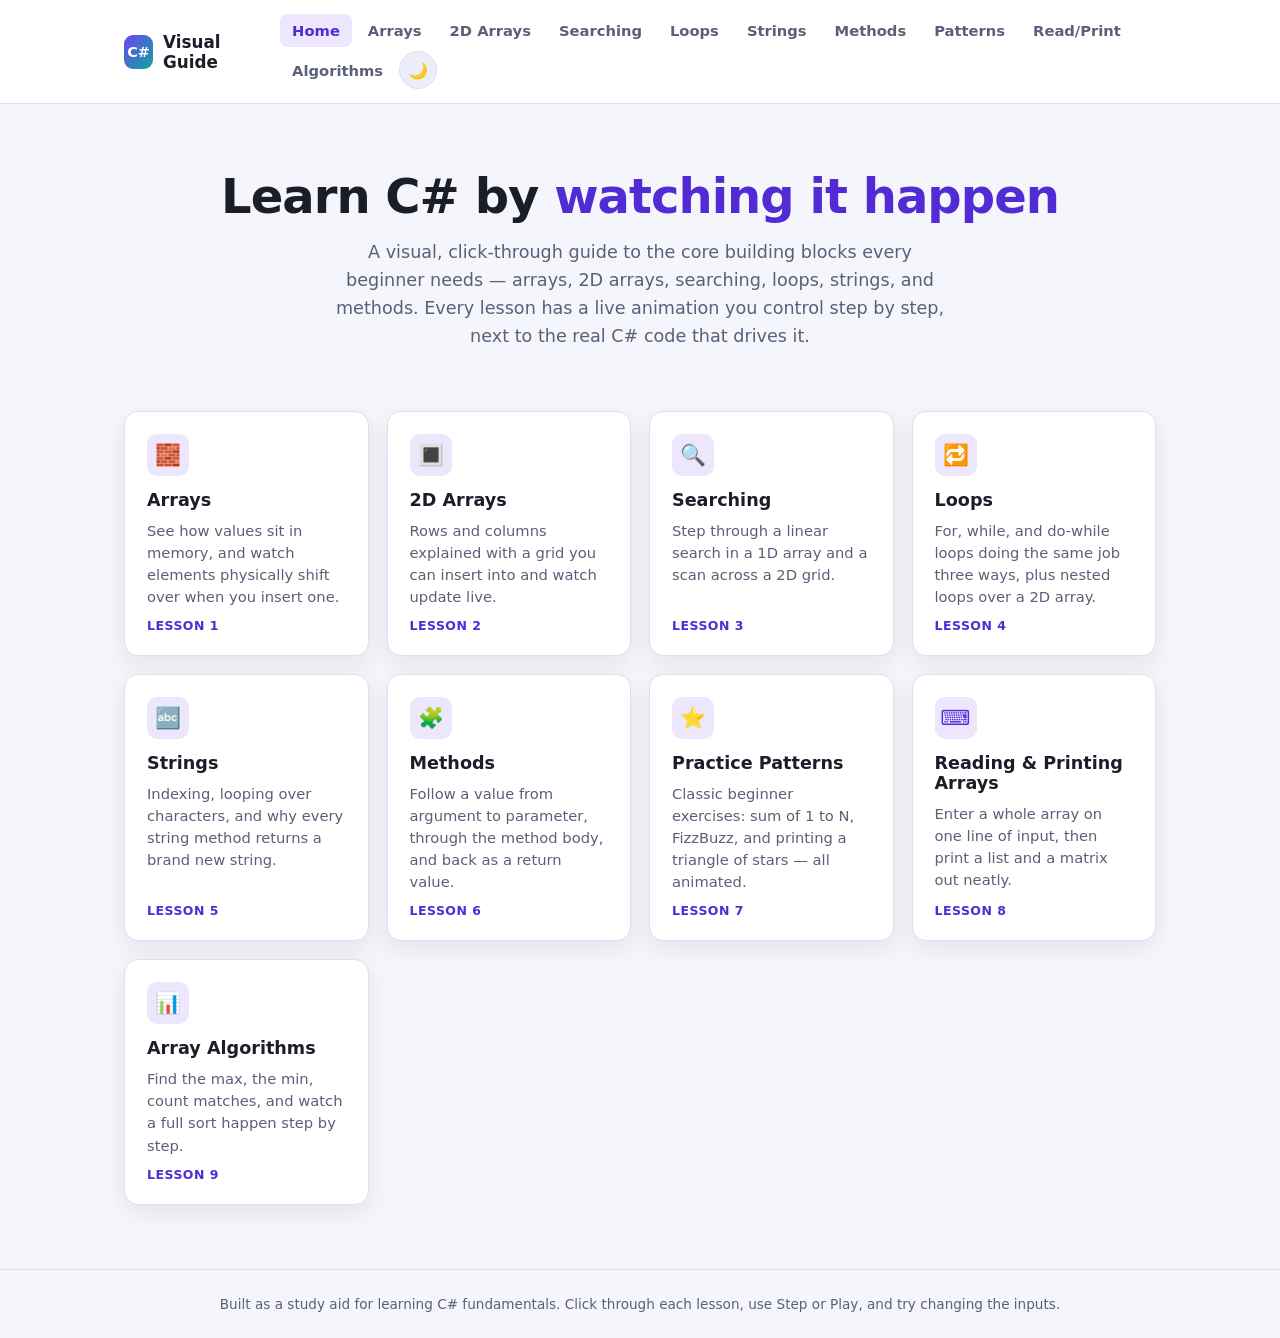
==== index.html @ 6b8f9c15 "Al" ====
<!DOCTYPE html>
<html lang="en">
<head>
<meta charset="UTF-8" />
<meta name="viewport" content="width=device-width, initial-scale=1.0" />
<title>C# Visual Guide — Learn by Watching</title>
<meta name="description" content="An animated, interactive beginner's guide to C#: arrays, 2D arrays, searching, loops, strings and methods." />
<link rel="icon" href="data:image/svg+xml,<svg xmlns=%22http://www.w3.org/2000/svg%22 viewBox=%220 0 100 100%22><text y=%22.9em%22 font-size=%2290%22>%23</text></svg>" />
<link rel="stylesheet" href="css/style.css" />
</head>
<body data-page="home">
<header class="site-header">
  <nav class="nav">
    <a class="brand" href="index.html">
      <span class="brand-mark">C#</span>
      Visual Guide
    </a>
    <button class="nav-toggle" data-nav-toggle aria-label="Toggle navigation">☰</button>
    <div class="nav-links" data-nav-links>
      <a href="index.html" data-page="home">Home</a>
      <a href="pages/arrays.html" data-page="arrays">Arrays</a>
      <a href="pages/arrays-2d.html" data-page="arrays-2d">2D Arrays</a>
      <a href="pages/searching.html" data-page="searching">Searching</a>
      <a href="pages/loops.html" data-page="loops">Loops</a>
      <a href="pages/strings.html" data-page="strings">Strings</a>
      <a href="pages/functions.html" data-page="functions">Methods</a>
      <a href="pages/patterns.html" data-page="patterns">Patterns</a>
      <a href="pages/array-io.html" data-page="array-io">Read/Print</a>
      <a href="pages/algorithms.html" data-page="algorithms">Algorithms</a>
      <button class="theme-toggle" data-theme-toggle aria-label="Toggle dark mode">🌙</button>
    </div>
  </nav>
</header>

<main>
  <section class="hero">
    <div class="container">
      <h1>Learn C# by <span class="accent">watching it happen</span></h1>
      <p>
        A visual, click-through guide to the core building blocks every beginner needs —
        arrays, 2D arrays, searching, loops, strings, and methods. Every lesson has a
        live animation you control step by step, next to the real C# code that drives it.
      </p>
    </div>
  </section>

  <section class="container">
    <div class="lesson-grid">
      <a class="lesson-card" href="pages/arrays.html">
        <span class="icon">🧱</span>
        <h3>Arrays</h3>
        <p>See how values sit in memory, and watch elements physically shift over when you insert one.</p>
        <span class="tag">Lesson 1</span>
      </a>
      <a class="lesson-card" href="pages/arrays-2d.html">
        <span class="icon">🔳</span>
        <h3>2D Arrays</h3>
        <p>Rows and columns explained with a grid you can insert into and watch update live.</p>
        <span class="tag">Lesson 2</span>
      </a>
      <a class="lesson-card" href="pages/searching.html">
        <span class="icon">🔍</span>
        <h3>Searching</h3>
        <p>Step through a linear search in a 1D array and a scan across a 2D grid.</p>
        <span class="tag">Lesson 3</span>
      </a>
      <a class="lesson-card" href="pages/loops.html">
        <span class="icon">🔁</span>
        <h3>Loops</h3>
        <p>For, while, and do-while loops doing the same job three ways, plus nested loops over a 2D array.</p>
        <span class="tag">Lesson 4</span>
      </a>
      <a class="lesson-card" href="pages/strings.html">
        <span class="icon">🔤</span>
        <h3>Strings</h3>
        <p>Indexing, looping over characters, and why every string method returns a brand new string.</p>
        <span class="tag">Lesson 5</span>
      </a>
      <a class="lesson-card" href="pages/functions.html">
        <span class="icon">🧩</span>
        <h3>Methods</h3>
        <p>Follow a value from argument to parameter, through the method body, and back as a return value.</p>
        <span class="tag">Lesson 6</span>
      </a>
      <a class="lesson-card" href="pages/patterns.html">
        <span class="icon">⭐</span>
        <h3>Practice Patterns</h3>
        <p>Classic beginner exercises: sum of 1 to N, FizzBuzz, and printing a triangle of stars — all animated.</p>
        <span class="tag">Lesson 7</span>
      </a>
      <a class="lesson-card" href="pages/array-io.html">
        <span class="icon">⌨️</span>
        <h3>Reading &amp; Printing Arrays</h3>
        <p>Enter a whole array on one line of input, then print a list and a matrix out neatly.</p>
        <span class="tag">Lesson 8</span>
      </a>
      <a class="lesson-card" href="pages/algorithms.html">
        <span class="icon">📊</span>
        <h3>Array Algorithms</h3>
        <p>Find the max, the min, count matches, and watch a full sort happen step by step.</p>
        <span class="tag">Lesson 9</span>
      </a>
    </div>
  </section>
</main>

<footer class="site-footer">
  Built as a study aid for learning C# fundamentals. Click through each lesson, use Step or Play, and try changing the inputs.
</footer>

<script src="js/main.js"></script>
</body>
</html>
---- css/style.css ----
:root {
  --bg: #f5f6fb;
  --bg-elevated: #ffffff;
  --bg-sunken: #eceefa;
  --text: #1b1d29;
  --text-muted: #5b5f78;
  --border: #dcdfef;
  --accent: #6b46f0;
  --accent-strong: #512bd4;
  --accent-soft: #ece7fd;
  --teal: #10a3a1;
  --amber: #e8963b;
  --green: #1f9d55;
  --red: #d64545;
  --code-bg: #1e1e2e;
  --code-text: #e4e6f5;
  --code-muted: #8b8fb3;
  --code-line-active: rgba(107, 70, 240, 0.28);
  --shadow: 0 8px 24px rgba(30, 24, 70, 0.08);
  --radius: 14px;
  --font-ui: "Segoe UI", system-ui, -apple-system, sans-serif;
  --font-mono: "Cascadia Code", "Fira Code", ui-monospace, Consolas, monospace;
}

:root[data-theme="dark"] {
  --bg: #131420;
  --bg-elevated: #1b1d2e;
  --bg-sunken: #10111c;
  --text: #edeefb;
  --text-muted: #9b9fc2;
  --border: #2c2f47;
  --accent: #9b7bff;
  --accent-strong: #b39bff;
  --accent-soft: #262147;
  --teal: #3fd0ce;
  --amber: #f0ab5e;
  --green: #4fce85;
  --red: #f27272;
  --code-bg: #0e0f1a;
  --code-text: #e4e6f5;
  --code-muted: #767aa0;
  --code-line-active: rgba(155, 123, 255, 0.25);
  --shadow: 0 8px 24px rgba(0, 0, 0, 0.4);
}

@media (prefers-color-scheme: dark) {
  :root:not([data-theme="light"]) {
    --bg: #131420;
    --bg-elevated: #1b1d2e;
    --bg-sunken: #10111c;
    --text: #edeefb;
    --text-muted: #9b9fc2;
    --border: #2c2f47;
    --accent: #9b7bff;
    --accent-strong: #b39bff;
    --accent-soft: #262147;
    --teal: #3fd0ce;
    --amber: #f0ab5e;
    --green: #4fce85;
    --red: #f27272;
    --code-bg: #0e0f1a;
    --code-text: #e4e6f5;
    --code-muted: #767aa0;
    --code-line-active: rgba(155, 123, 255, 0.25);
    --shadow: 0 8px 24px rgba(0, 0, 0, 0.4);
  }
}

* { box-sizing: border-box; }

html, body {
  margin: 0;
  padding: 0;
  background: var(--bg);
  color: var(--text);
  font-family: var(--font-ui);
  scroll-behavior: smooth;
}

body {
  min-height: 100vh;
  display: flex;
  flex-direction: column;
}

a { color: var(--accent-strong); text-decoration: none; }
a:hover { text-decoration: underline; }

img, svg { max-width: 100%; }

.container {
  width: 100%;
  max-width: 1080px;
  margin: 0 auto;
  padding: 0 24px;
}

/* ---------- Header / Nav ---------- */

.site-header {
  position: sticky;
  top: 0;
  z-index: 50;
  background: color-mix(in srgb, var(--bg-elevated) 92%, transparent);
  backdrop-filter: blur(10px);
  border-bottom: 1px solid var(--border);
}

.nav {
  display: flex;
  align-items: center;
  justify-content: space-between;
  gap: 16px;
  padding: 14px 24px;
  max-width: 1080px;
  margin: 0 auto;
}

.brand {
  display: flex;
  align-items: center;
  gap: 10px;
  font-weight: 700;
  font-size: 1.05rem;
  color: var(--text);
}

.brand:hover { text-decoration: none; }

.brand-mark {
  display: inline-flex;
  align-items: center;
  justify-content: center;
  width: 34px;
  height: 34px;
  border-radius: 9px;
  background: linear-gradient(135deg, var(--accent), var(--teal));
  color: #fff;
  font-weight: 800;
  font-size: 0.9rem;
}

.nav-links {
  display: flex;
  align-items: center;
  gap: 4px;
  flex-wrap: wrap;
}

.nav-links a {
  color: var(--text-muted);
  font-weight: 600;
  font-size: 0.92rem;
  padding: 8px 12px;
  border-radius: 8px;
  transition: background 0.15s ease, color 0.15s ease;
}

.nav-links a:hover {
  background: var(--bg-sunken);
  color: var(--text);
  text-decoration: none;
}

.nav-links a.active {
  color: var(--accent-strong);
  background: var(--accent-soft);
}

.theme-toggle {
  border: 1px solid var(--border);
  background: var(--bg-sunken);
  color: var(--text);
  border-radius: 999px;
  width: 38px;
  height: 38px;
  display: flex;
  align-items: center;
  justify-content: center;
  cursor: pointer;
  font-size: 1rem;
  flex-shrink: 0;
}

.nav-toggle {
  display: none;
  border: 1px solid var(--border);
  background: var(--bg-sunken);
  border-radius: 8px;
  width: 38px;
  height: 38px;
  align-items: center;
  justify-content: center;
  cursor: pointer;
  color: var(--text);
}

/* ---------- Hero ---------- */

.hero {
  padding: 64px 24px 40px;
  text-align: center;
}

.hero h1 {
  font-size: clamp(2rem, 4vw, 3rem);
  margin: 0 0 14px;
  letter-spacing: -0.02em;
}

.hero p {
  color: var(--text-muted);
  font-size: 1.1rem;
  max-width: 620px;
  margin: 0 auto;
  line-height: 1.6;
}

.hero .accent { color: var(--accent-strong); }

/* ---------- Cards / grid ---------- */

.lesson-grid {
  display: grid;
  grid-template-columns: repeat(auto-fit, minmax(240px, 1fr));
  gap: 18px;
  padding: 20px 0 64px;
}

.lesson-card {
  background: var(--bg-elevated);
  border: 1px solid var(--border);
  border-radius: var(--radius);
  padding: 22px;
  box-shadow: var(--shadow);
  transition: transform 0.18s ease, border-color 0.18s ease;
  display: flex;
  flex-direction: column;
  gap: 10px;
}

.lesson-card:hover {
  transform: translateY(-4px);
  border-color: var(--accent);
  text-decoration: none;
}

.lesson-card .icon {
  width: 42px;
  height: 42px;
  border-radius: 10px;
  display: flex;
  align-items: center;
  justify-content: center;
  font-size: 1.3rem;
  background: var(--accent-soft);
}

.lesson-card h3 {
  margin: 4px 0 0;
  font-size: 1.1rem;
  color: var(--text);
}

.lesson-card p {
  margin: 0;
  color: var(--text-muted);
  font-size: 0.92rem;
  line-height: 1.5;
}

.lesson-card .tag {
  margin-top: auto;
  font-size: 0.78rem;
  font-weight: 700;
  color: var(--accent-strong);
  text-transform: uppercase;
  letter-spacing: 0.04em;
}

/* ---------- Page layout ---------- */

.page-header {
  padding: 40px 24px 8px;
}

.page-header .eyebrow {
  color: var(--accent-strong);
  font-weight: 700;
  font-size: 0.82rem;
  text-transform: uppercase;
  letter-spacing: 0.06em;
  margin-bottom: 8px;
}

.page-header h1 {
  margin: 0 0 10px;
  font-size: clamp(1.7rem, 3vw, 2.3rem);
}

.page-header .lede {
  color: var(--text-muted);
  max-width: 700px;
  line-height: 1.6;
  font-size: 1.02rem;
}

.callout {
  background: var(--accent-soft);
  border: 1px solid color-mix(in srgb, var(--accent) 35%, transparent);
  border-radius: 10px;
  padding: 14px 16px;
  font-size: 0.92rem;
  line-height: 1.55;
  margin: 18px 0;
}

.callout.warn {
  background: color-mix(in srgb, var(--amber) 16%, var(--bg-elevated));
  border-color: color-mix(in srgb, var(--amber) 45%, transparent);
}

.callout strong { color: var(--accent-strong); }
.callout.warn strong { color: var(--amber); }

main { flex: 1; }

section.panel {
  padding: 12px 24px 48px;
}

.panel-inner {
  background: var(--bg-elevated);
  border: 1px solid var(--border);
  border-radius: var(--radius);
  box-shadow: var(--shadow);
  padding: 24px;
}

.panel-inner h2 {
  margin-top: 0;
  font-size: 1.3rem;
}

.panel-inner h2 .step-num {
  display: inline-flex;
  align-items: center;
  justify-content: center;
  width: 26px;
  height: 26px;
  border-radius: 50%;
  background: var(--accent-soft);
  color: var(--accent-strong);
  font-size: 0.85rem;
  margin-right: 8px;
}

.viz-layout {
  display: grid;
  grid-template-columns: minmax(0, 1.2fr) minmax(260px, 1fr);
  gap: 22px;
  align-items: start;
}

@media (max-width: 820px) {
  .viz-layout { grid-template-columns: 1fr; }
}

/* ---------- Code block ---------- */

.code-block {
  background: var(--code-bg);
  color: var(--code-text);
  border-radius: 10px;
  padding: 14px 0;
  font-family: var(--font-mono);
  font-size: 0.86rem;
  line-height: 1.65;
  overflow-x: auto;
}

.code-block .line {
  padding: 1px 18px;
  white-space: pre;
  border-left: 3px solid transparent;
  transition: background 0.2s ease, border-color 0.2s ease;
}

.code-block .line.active {
  background: var(--code-line-active);
  border-left-color: var(--accent);
}

.code-block .kw { color: #c792ea; }
.code-block .type { color: #82aaff; }
.code-block .str { color: #c3e88d; }
.code-block .num { color: #f78c6c; }
.code-block .cmt { color: var(--code-muted); font-style: italic; }
.code-block .fn { color: #89ddff; }

/* ---------- Visualization stage ---------- */

.stage {
  background: var(--bg-sunken);
  border: 1px dashed var(--border);
  border-radius: 12px;
  padding: 28px 18px;
  min-height: 200px;
  display: flex;
  flex-direction: column;
  align-items: center;
  justify-content: center;
  gap: 14px;
  overflow-x: auto;
}

.array-row {
  display: flex;
  gap: 6px;
  align-items: flex-end;
  justify-content: center;
  flex-wrap: wrap;
  min-height: 92px;
}

.array-cell-wrap {
  display: flex;
  flex-direction: column;
  align-items: center;
  gap: 6px;
  transition: transform 0.35s cubic-bezier(.4,0,.2,1);
}

.array-cell {
  width: 46px;
  height: 46px;
  border-radius: 8px;
  background: var(--bg-elevated);
  border: 2px solid var(--border);
  display: flex;
  align-items: center;
  justify-content: center;
  font-family: var(--font-mono);
  font-weight: 700;
  font-size: 1rem;
  color: var(--text);
  transition: background 0.25s ease, border-color 0.25s ease, transform 0.25s ease, box-shadow 0.25s ease;
  position: relative;
}

.array-cell.empty { color: var(--text-muted); border-style: dashed; }
.array-cell.compare { border-color: var(--amber); box-shadow: 0 0 0 3px color-mix(in srgb, var(--amber) 25%, transparent); }
.array-cell.shift { border-color: var(--teal); background: color-mix(in srgb, var(--teal) 14%, var(--bg-elevated)); }
.array-cell.found { border-color: var(--green); background: color-mix(in srgb, var(--green) 18%, var(--bg-elevated)); transform: scale(1.08); }
.array-cell.notfound { border-color: var(--red); background: color-mix(in srgb, var(--red) 14%, var(--bg-elevated)); }
.array-cell.inserted { animation: pop-in 0.4s ease; border-color: var(--accent); background: color-mix(in srgb, var(--accent) 16%, var(--bg-elevated)); }
.array-cell.current { border-color: var(--accent); box-shadow: 0 0 0 3px color-mix(in srgb, var(--accent) 22%, transparent); }

@keyframes pop-in {
  0% { transform: scale(0.4); opacity: 0; }
  70% { transform: scale(1.15); opacity: 1; }
  100% { transform: scale(1.08); }
}

.array-index {
  font-size: 0.72rem;
  color: var(--text-muted);
  font-family: var(--font-mono);
}

.pointer {
  font-size: 0.72rem;
  font-weight: 700;
  color: var(--accent-strong);
  height: 16px;
  visibility: hidden;
}

.pointer.show { visibility: visible; }

.grid-2d {
  display: inline-flex;
  flex-direction: column;
  gap: 6px;
}

.grid-2d-row {
  display: flex;
  gap: 6px;
}

/* ---------- Controls ---------- */

.controls {
  display: flex;
  flex-wrap: wrap;
  gap: 10px;
  align-items: center;
  justify-content: center;
  margin-top: 6px;
}

.btn {
  border: 1px solid var(--border);
  background: var(--bg-elevated);
  color: var(--text);
  padding: 9px 16px;
  border-radius: 9px;
  font-weight: 600;
  font-size: 0.88rem;
  cursor: pointer;
  transition: background 0.15s ease, border-color 0.15s ease, transform 0.1s ease;
  font-family: var(--font-ui);
}

.btn:hover { border-color: var(--accent); }
.btn:active { transform: scale(0.97); }
.btn:disabled { opacity: 0.45; cursor: not-allowed; }

.btn.primary {
  background: linear-gradient(135deg, var(--accent), var(--accent-strong));
  border-color: transparent;
  color: #fff;
}

.btn.primary:hover { filter: brightness(1.08); }

.field {
  display: flex;
  align-items: center;
  gap: 6px;
  font-size: 0.86rem;
  color: var(--text-muted);
}

.field input[type="number"], .field input[type="text"] {
  width: 64px;
  padding: 7px 8px;
  border-radius: 7px;
  border: 1px solid var(--border);
  background: var(--bg);
  color: var(--text);
  font-family: var(--font-mono);
  font-size: 0.88rem;
}

.field input[type="text"].wide { width: 150px; }

.status-line {
  min-height: 22px;
  font-size: 0.9rem;
  font-weight: 600;
  color: var(--text-muted);
  text-align: center;
}

.status-line .hl { color: var(--accent-strong); }
.status-line.ok { color: var(--green); }
.status-line.bad { color: var(--red); }

.aside h3 {
  margin-top: 0;
  font-size: 1rem;
}

.aside ul {
  padding-left: 18px;
  margin: 10px 0;
  font-size: 0.9rem;
  color: var(--text-muted);
  line-height: 1.6;
}

.aside li strong { color: var(--text); }

.legend {
  display: flex;
  flex-wrap: wrap;
  gap: 12px;
  font-size: 0.78rem;
  color: var(--text-muted);
  justify-content: center;
}

.legend span {
  display: inline-flex;
  align-items: center;
  gap: 6px;
}

.legend i {
  width: 12px;
  height: 12px;
  border-radius: 4px;
  display: inline-block;
  border: 2px solid var(--border);
}

.legend i.compare { border-color: var(--amber); }
.legend i.shift { border-color: var(--teal); background: color-mix(in srgb, var(--teal) 14%, var(--bg-elevated)); }
.legend i.found { border-color: var(--green); background: color-mix(in srgb, var(--green) 18%, var(--bg-elevated)); }
.legend i.current { border-color: var(--accent); }
.legend i.inserted { border-color: var(--accent); background: color-mix(in srgb, var(--accent) 16%, var(--bg-elevated)); }

/* ---------- String viz ---------- */

.string-row {
  display: flex;
  gap: 4px;
  flex-wrap: wrap;
  justify-content: center;
}

.char-cell {
  width: 38px;
  height: 38px;
  border-radius: 6px;
  background: var(--bg-elevated);
  border: 2px solid var(--border);
  display: flex;
  align-items: center;
  justify-content: center;
  font-family: var(--font-mono);
  font-weight: 700;
  transition: all 0.2s ease;
}

.char-cell.current { border-color: var(--accent); box-shadow: 0 0 0 3px color-mix(in srgb, var(--accent) 22%, transparent); }
.char-cell.compare { border-color: var(--amber); box-shadow: 0 0 0 3px color-mix(in srgb, var(--amber) 25%, transparent); }
.char-cell.found { border-color: var(--green); background: color-mix(in srgb, var(--green) 18%, var(--bg-elevated)); }
.char-cell.inserted { border-color: var(--accent); background: color-mix(in srgb, var(--accent) 16%, var(--bg-elevated)); animation: pop-in 0.35s ease; }

/* ---------- Console output ---------- */

.console-output {
  background: var(--code-bg);
  color: var(--code-text);
  font-family: var(--font-mono);
  font-size: 0.86rem;
  border-radius: 10px;
  padding: 14px 16px;
  width: 100%;
  max-width: 420px;
  min-height: 150px;
  max-height: 280px;
  overflow-y: auto;
  line-height: 1.65;
}

.console-line {
  white-space: pre;
  animation: pop-in 0.25s ease;
}

.console-line.fizz { color: var(--teal); font-weight: 700; }
.console-line.buzz { color: var(--amber); font-weight: 700; }
.console-line.fizzbuzz { color: var(--accent-strong); font-weight: 700; }
.console-line.plain { color: var(--code-text); }

.console-caret {
  display: inline-block;
  width: 7px;
  height: 1em;
  background: var(--code-text);
  vertical-align: middle;
  margin-left: 1px;
  animation: blink 0.9s step-start infinite;
}

@keyframes blink {
  50% { opacity: 0; }
}

/* ---------- Call stack ---------- */

.stack-wrap {
  display: flex;
  flex-direction: column-reverse;
  gap: 8px;
  width: 100%;
  max-width: 360px;
  min-height: 160px;
  justify-content: flex-start;
}

.stack-frame {
  background: var(--bg-elevated);
  border: 2px solid var(--accent);
  border-radius: 8px;
  padding: 10px 14px;
  font-family: var(--font-mono);
  font-size: 0.84rem;
  animation: pop-in 0.3s ease;
  box-shadow: var(--shadow);
}

.stack-frame .fname { color: var(--accent-strong); font-weight: 700; }
.stack-frame .ret { color: var(--green); }

.flow-diagram {
  display: flex;
  align-items: center;
  justify-content: center;
  gap: 18px;
  flex-wrap: wrap;
}

.flow-box {
  background: var(--bg-elevated);
  border: 2px solid var(--border);
  border-radius: 10px;
  padding: 12px 18px;
  text-align: center;
  font-family: var(--font-mono);
  font-size: 0.86rem;
  min-width: 110px;
  transition: all 0.25s ease;
}

.flow-box.active {
  border-color: var(--accent);
  background: var(--accent-soft);
  transform: translateY(-3px);
}

.flow-arrow {
  font-size: 1.3rem;
  color: var(--text-muted);
}

/* ---------- Footer ---------- */

.site-footer {
  border-top: 1px solid var(--border);
  padding: 26px 24px;
  text-align: center;
  color: var(--text-muted);
  font-size: 0.85rem;
}

.prev-next {
  display: flex;
  justify-content: space-between;
  padding: 8px 24px 40px;
  gap: 12px;
  flex-wrap: wrap;
}

.prev-next a {
  border: 1px solid var(--border);
  background: var(--bg-elevated);
  padding: 10px 16px;
  border-radius: 10px;
  font-weight: 600;
  font-size: 0.9rem;
  color: var(--text);
}

.prev-next a:hover { border-color: var(--accent); text-decoration: none; }

@media (max-width: 700px) {
  .nav-links {
    display: none;
    position: absolute;
    top: 100%;
    left: 0;
    right: 0;
    background: var(--bg-elevated);
    border-bottom: 1px solid var(--border);
    flex-direction: column;
    padding: 10px 24px 16px;
    gap: 2px;
  }
  .nav-links.open { display: flex; }
  .nav-links a { width: 100%; }
  .nav-toggle { display: flex; }
}
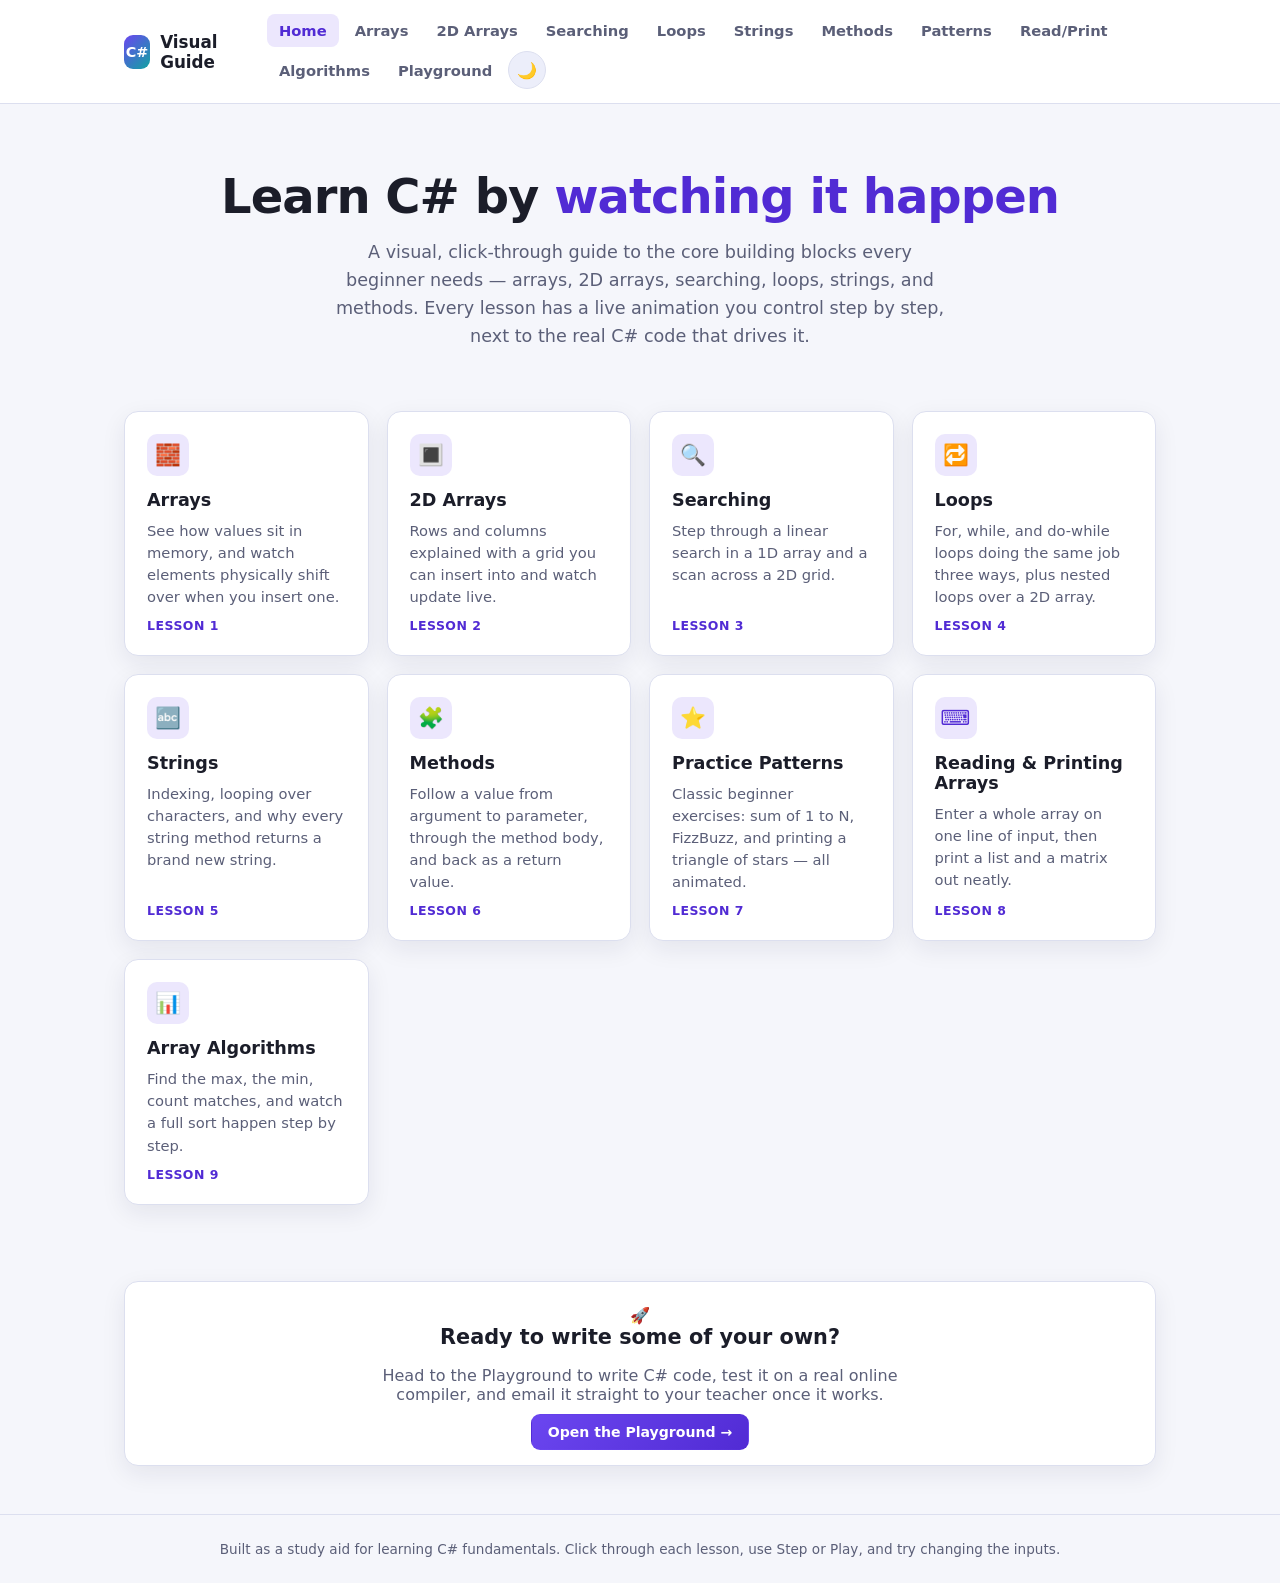
==== commit efb66350: "Add Code Playground: write, test, and email C# submissions Adds a Playground page linked from every " ====
--- a/index.html
+++ b/index.html
@@ -27,6 +27,7 @@
       <a href="pages/patterns.html" data-page="patterns">Patterns</a>
       <a href="pages/array-io.html" data-page="array-io">Read/Print</a>
       <a href="pages/algorithms.html" data-page="algorithms">Algorithms</a>
+      <a href="pages/playground.html" data-page="playground">Playground</a>
       <button class="theme-toggle" data-theme-toggle aria-label="Toggle dark mode">🌙</button>
     </div>
   </nav>
@@ -102,6 +103,20 @@
       </a>
     </div>
   </section>
+
+  <section class="panel">
+    <div class="container">
+      <div class="panel-inner" style="text-align:center;">
+        <span class="icon" style="margin:0 auto 12px;">🚀</span>
+        <h2 style="margin-top:0;">Ready to write some of your own?</h2>
+        <p style="color:var(--text-muted); max-width:520px; margin:0 auto 18px;">
+          Head to the Playground to write C# code, test it on a real online compiler, and
+          email it straight to your teacher once it works.
+        </p>
+        <a class="btn primary" href="pages/playground.html">Open the Playground →</a>
+      </div>
+    </div>
+  </section>
 </main>
 
 <footer class="site-footer">
--- a/css/style.css
+++ b/css/style.css
@@ -630,6 +630,38 @@
 .char-cell.found { border-color: var(--green); background: color-mix(in srgb, var(--green) 18%, var(--bg-elevated)); }
 .char-cell.inserted { border-color: var(--accent); background: color-mix(in srgb, var(--accent) 16%, var(--bg-elevated)); animation: pop-in 0.35s ease; }
 
+/* ---------- Code editor ---------- */
+
+.code-editor {
+  width: 100%;
+  min-height: 260px;
+  resize: vertical;
+  background: var(--code-bg);
+  color: var(--code-text);
+  border: 1px solid var(--border);
+  border-radius: 10px;
+  padding: 16px 18px;
+  font-family: var(--font-mono);
+  font-size: 0.88rem;
+  line-height: 1.6;
+  tab-size: 4;
+}
+
+.code-editor:focus {
+  outline: none;
+  border-color: var(--accent);
+}
+
+kbd {
+  background: var(--bg-sunken);
+  border: 1px solid var(--border);
+  border-bottom-width: 2px;
+  border-radius: 5px;
+  padding: 1px 6px;
+  font-family: var(--font-mono);
+  font-size: 0.82em;
+}
+
 /* ---------- Console output ---------- */
 
 .console-output {
